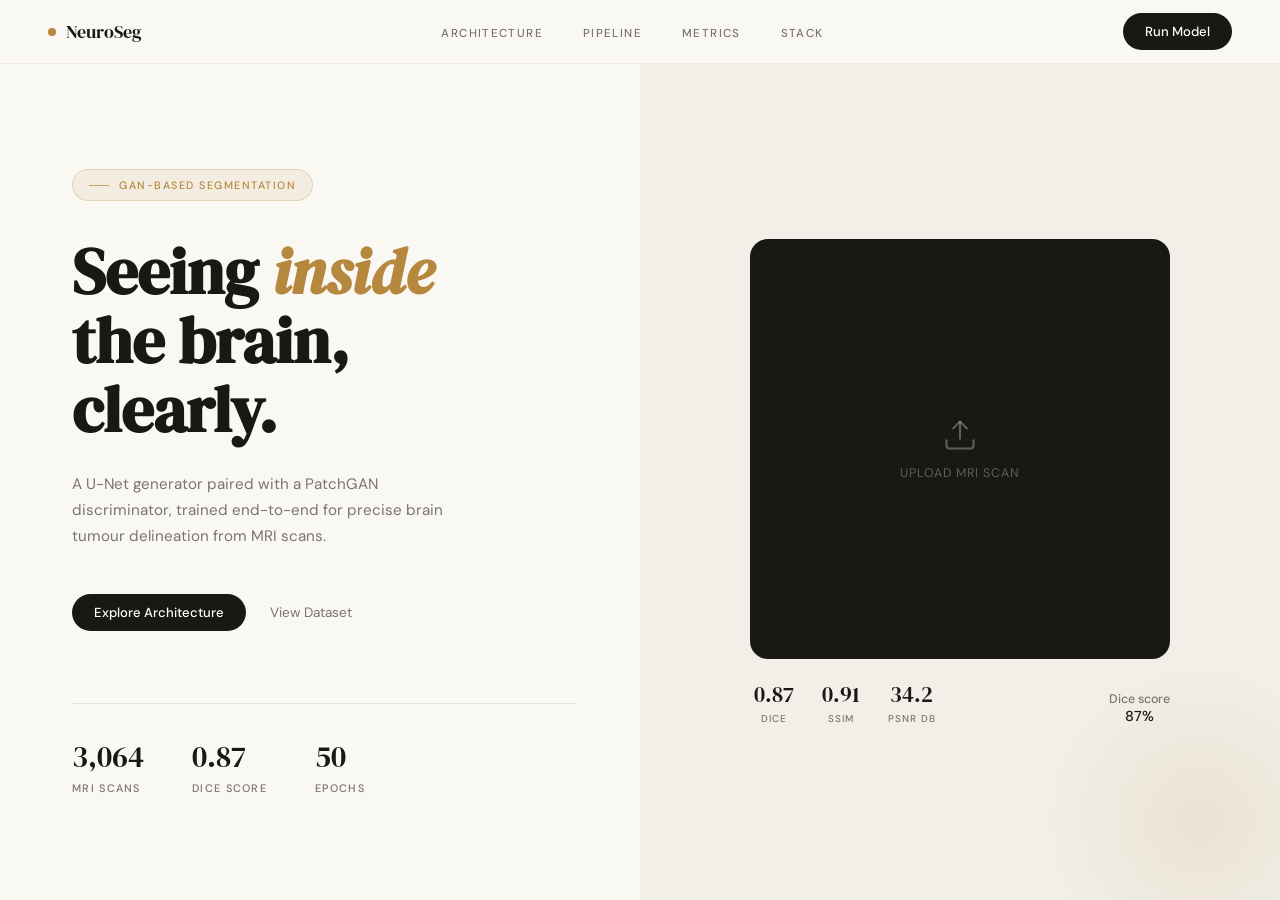
==== index.html @ db479295 "Brain tumor segmentation: U-Net model with web app and inference API" ====
<!DOCTYPE html>
<html lang="en">
<head>
<meta charset="UTF-8">
<meta name="viewport" content="width=device-width, initial-scale=1.0">
<title>NeuroSeg — Brain Tumour Segmentation</title>

<link href="https://fonts.googleapis.com/css2?family=DM+Serif+Display:ital@0;1&family=DM+Sans:wght@300;400;500&display=swap" rel="stylesheet">

<style>
  *, *::before, *::after { box-sizing: border-box; margin: 0; padding: 0; }

  :root {
    --cream: #faf8f3;
    --cream-mid: #f2efe8;
    --cream-dark: #e8e4da;
    --gold: #b5883e;
    --gold-light: #c9a05c;
    --ink: #1a1814;
    --ink-mid: #3d3a35;
    --ink-soft: #7a756c;
    --white: #ffffff;
    --radius-lg: 18px;
    --radius-sm: 10px;
  }

  html { scroll-behavior: smooth; }

  body {
    font-family: 'DM Sans', sans-serif;
    background: var(--cream);
    color: var(--ink);
    min-height: 100vh;
  }

  /* ─── NAV ─── */
  nav {
    position: fixed;
    top: 0; left: 0; right: 0;
    z-index: 100;
    display: flex;
    align-items: center;
    justify-content: space-between;
    padding: 0 48px;
    height: 64px;
    background: rgba(250, 248, 243, 0.88);
    backdrop-filter: blur(14px);
    border-bottom: 1px solid rgba(181,136,62,0.12);
  }

  .nav-logo {
    display: flex;
    align-items: center;
    gap: 10px;
    font-family: 'DM Serif Display', serif;
    font-size: 1.1rem;
    color: var(--ink);
    text-decoration: none;
  }

  .nav-logo .dot {
    width: 8px; height: 8px;
    border-radius: 50%;
    background: var(--gold);
  }

  .nav-links {
    display: flex;
    gap: 40px;
    list-style: none;
  }

  .nav-links a {
    font-size: 0.72rem;
    font-weight: 500;
    letter-spacing: 0.12em;
    text-transform: uppercase;
    color: var(--ink-soft);
    text-decoration: none;
    transition: color 0.2s;
  }

  .nav-links a:hover { color: var(--ink); }

  .btn-primary {
    display: inline-flex;
    align-items: center;
    gap: 8px;
    padding: 10px 22px;
    background: var(--ink);
    color: var(--white);
    border: none;
    border-radius: 100px;
    font-family: 'DM Sans', sans-serif;
    font-size: 0.82rem;
    font-weight: 500;
    cursor: pointer;
    transition: background 0.2s, transform 0.15s;
    text-decoration: none;
  }

  .btn-primary:hover {
    background: var(--ink-mid);
    transform: translateY(-1px);
  }

  /* ─── HERO ─── */
  .hero {
    display: grid;
    grid-template-columns: 1fr 1fr;
    min-height: 100vh;
    padding-top: 64px;
  }

  .hero-left {
    padding: 80px 64px 80px 72px;
    display: flex;
    flex-direction: column;
    justify-content: center;
  }

  .hero-tag {
    display: inline-flex;
    align-items: center;
    gap: 10px;
    padding: 8px 16px;
    background: rgba(181,136,62,0.1);
    border: 1px solid rgba(181,136,62,0.25);
    border-radius: 100px;
    font-size: 0.67rem;
    font-weight: 500;
    letter-spacing: 0.14em;
    text-transform: uppercase;
    color: var(--gold);
    margin-bottom: 36px;
    width: fit-content;
  }

  .hero-tag::before {
    content: '';
    width: 20px; height: 1px;
    background: var(--gold-light);
  }

  h1 {
    font-family: 'DM Serif Display', serif;
    font-size: clamp(2.8rem, 5vw, 4rem);
    line-height: 1.08;
    color: var(--ink);
    margin-bottom: 28px;
  }

  h1 em {
    font-style: italic;
    color: var(--gold);
  }

  .hero-desc {
    font-size: 0.95rem;
    line-height: 1.7;
    color: var(--ink-soft);
    max-width: 400px;
    margin-bottom: 44px;
  }

  .hero-actions {
    display: flex;
    align-items: center;
    gap: 24px;
  }

  .btn-ghost {
    font-size: 0.85rem;
    color: var(--ink-soft);
    background: none;
    border: none;
    cursor: pointer;
    padding: 0;
    font-family: 'DM Sans', sans-serif;
    transition: color 0.2s;
    text-decoration: none;
  }

  .btn-ghost:hover { color: var(--ink); }

  .hero-stats {
    display: flex;
    gap: 48px;
    margin-top: 72px;
    padding-top: 32px;
    border-top: 1px solid var(--cream-dark);
  }

  .stat-val {
    font-family: 'DM Serif Display', serif;
    font-size: 1.9rem;
    color: var(--ink);
    display: block;
  }

  .stat-label {
    font-size: 0.68rem;
    font-weight: 500;
    letter-spacing: 0.12em;
    text-transform: uppercase;
    color: var(--ink-soft);
    margin-top: 4px;
    display: block;
  }

  /* ─── HERO RIGHT ─── */
  .hero-right {
    background: var(--cream-mid);
    position: relative;
    display: flex;
    align-items: center;
    justify-content: center;
    overflow: hidden;
  }

  .hero-right::before {
    content: '';
    position: absolute;
    bottom: -80px; right: -80px;
    width: 320px; height: 320px;
    border-radius: 50%;
    background: radial-gradient(circle, rgba(181,136,62,0.12) 0%, transparent 70%);
    pointer-events: none;
  }

  /* ─── UPLOAD PANEL (shown in hero-right when active) ─── */
  .upload-zone {
    width: 420px;
    max-width: calc(100% - 64px);
  }

  .scan-placeholder {
    width: 100%;
    aspect-ratio: 1;
    background: var(--ink);
    border-radius: var(--radius-lg);
    display: flex;
    align-items: center;
    justify-content: center;
    position: relative;
    overflow: hidden;
    cursor: pointer;
    transition: box-shadow 0.3s;
  }

  .scan-placeholder:hover {
    box-shadow: 0 20px 60px rgba(26,24,20,0.3);
  }

  .scan-placeholder img {
    width: 100%;
    height: 100%;
    object-fit: cover;
    border-radius: var(--radius-lg);
    display: none;
  }

  .scan-placeholder img.visible { display: block; }

  .scan-placeholder .upload-hint {
    display: flex;
    flex-direction: column;
    align-items: center;
    gap: 12px;
    color: rgba(255,255,255,0.3);
    transition: color 0.2s;
  }

  .scan-placeholder:hover .upload-hint { color: rgba(255,255,255,0.6); }

  .upload-hint svg { width: 36px; height: 36px; }

  .upload-hint span {
    font-size: 0.78rem;
    letter-spacing: 0.08em;
    text-transform: uppercase;
  }

  .scan-placeholder.has-image .upload-hint { display: none; }

  /* metrics ribbon */
  .metrics-ribbon {
    display: flex;
    align-items: flex-end;
    gap: 28px;
    margin-top: 20px;
    padding-left: 4px;
  }

  .metric-item { text-align: center; }

  .metric-val {
    font-family: 'DM Serif Display', serif;
    font-size: 1.4rem;
    color: var(--ink);
    display: block;
  }

  .metric-label {
    font-size: 0.62rem;
    font-weight: 500;
    letter-spacing: 0.1em;
    text-transform: uppercase;
    color: var(--ink-soft);
    display: block;
    margin-top: 2px;
  }

  .metric-item.highlight .metric-val {
    font-size: 0.9rem;
    font-family: 'DM Sans', sans-serif;
    font-weight: 500;
  }

  /* ─── PREDICT PANEL ─── */
  #predictSection {
    max-width: 1100px;
    margin: 0 auto;
    padding: 80px 48px;
    display: none;
  }

  #predictSection.visible { display: block; }

  .section-label {
    font-size: 0.68rem;
    font-weight: 500;
    letter-spacing: 0.14em;
    text-transform: uppercase;
    color: var(--gold);
    margin-bottom: 16px;
    display: flex;
    align-items: center;
    gap: 12px;
  }

  .section-label::before {
    content: '';
    width: 24px; height: 1px;
    background: var(--gold);
  }

  .section-title {
    font-family: 'DM Serif Display', serif;
    font-size: 2rem;
    color: var(--ink);
    margin-bottom: 48px;
  }

  .results-grid {
    display: grid;
    grid-template-columns: repeat(3, 1fr);
    gap: 20px;
    margin-bottom: 48px;
  }

  .result-card {
    background: var(--white);
    border: 1px solid var(--cream-dark);
    border-radius: var(--radius-lg);
    overflow: hidden;
  }

  .result-card-header {
    padding: 16px 20px 12px;
    border-bottom: 1px solid var(--cream-dark);
    display: flex;
    align-items: center;
    justify-content: space-between;
  }

  .result-card-title {
    font-size: 0.72rem;
    font-weight: 500;
    letter-spacing: 0.1em;
    text-transform: uppercase;
    color: var(--ink-soft);
  }

  .result-card-img {
    width: 100%;
    aspect-ratio: 1;
    object-fit: cover;
    display: block;
    background: var(--ink);
  }

  .result-card-img.empty {
    display: flex;
    align-items: center;
    justify-content: center;
    color: rgba(26,24,20,0.15);
    font-size: 0.75rem;
    letter-spacing: 0.08em;
    text-transform: uppercase;
  }

  /* metrics table */
  .metrics-table {
    display: grid;
    grid-template-columns: repeat(5, 1fr);
    gap: 1px;
    background: var(--cream-dark);
    border: 1px solid var(--cream-dark);
    border-radius: var(--radius-lg);
    overflow: hidden;
  }

  .metrics-cell {
    background: var(--white);
    padding: 24px 20px;
    text-align: center;
  }

  .metrics-cell-val {
    font-family: 'DM Serif Display', serif;
    font-size: 1.7rem;
    color: var(--ink);
    display: block;
  }

  .metrics-cell-label {
    font-size: 0.62rem;
    font-weight: 500;
    letter-spacing: 0.12em;
    text-transform: uppercase;
    color: var(--ink-soft);
    margin-top: 6px;
    display: block;
  }

  /* status */
  #statusMsg {
    display: none;
    align-items: center;
    gap: 12px;
    padding: 14px 20px;
    background: var(--cream-mid);
    border: 1px solid var(--cream-dark);
    border-radius: 100px;
    font-size: 0.82rem;
    color: var(--ink-soft);
    margin-bottom: 32px;
  }

  #statusMsg.visible { display: flex; }

  .status-dot {
    width: 7px; height: 7px;
    border-radius: 50%;
    background: var(--gold);
    animation: pulse 1.2s ease-in-out infinite;
    flex-shrink: 0;
  }

  @keyframes pulse {
    0%, 100% { opacity: 1; transform: scale(1); }
    50%       { opacity: 0.4; transform: scale(0.7); }
  }

  /* file input hidden */
  #fileInput { display: none; }

  /* ─── SCROLL REVEAL ─── */
  .reveal {
    opacity: 0;
    transform: translateY(24px);
    transition: opacity 0.7s ease, transform 0.7s ease;
  }

  .reveal.in { opacity: 1; transform: none; }

  /* ─── RESPONSIVE ─── */
  @media (max-width: 900px) {
    nav { padding: 0 24px; }
    .nav-links { display: none; }
    .hero { grid-template-columns: 1fr; min-height: auto; }
    .hero-left { padding: 80px 32px 48px; }
    .hero-right { min-height: 480px; padding: 40px 24px; }
    .upload-zone { width: 100%; }
    #predictSection { padding: 60px 24px; }
    .results-grid { grid-template-columns: 1fr; }
    .metrics-table { grid-template-columns: repeat(3, 1fr); }
  }
</style>
</head>
<body>

<!-- ─── NAV ─── -->
<nav>
  <a class="nav-logo" href="#">
    <span class="dot"></span>
    NeuroSeg
  </a>
  <ul class="nav-links">
    <li><a href="#">Architecture</a></li>
    <li><a href="#">Pipeline</a></li>
    <li><a href="#">Metrics</a></li>
    <li><a href="#">Stack</a></li>
  </ul>
  <button class="btn-primary" onclick="triggerUpload()">Run Model</button>
</nav>

<!-- ─── HERO ─── -->
<section class="hero">

  <div class="hero-left">
    <div class="hero-tag">GAN-Based Segmentation</div>

    <h1>Seeing <em>inside</em><br>the brain,<br>clearly.</h1>

    <p class="hero-desc">
      A U-Net generator paired with a PatchGAN discriminator,
      trained end-to-end for precise brain tumour delineation
      from MRI scans.
    </p>

    <div class="hero-actions">
      <button class="btn-primary" onclick="triggerUpload()">Explore Architecture</button>
      <a class="btn-ghost" href="#">View Dataset</a>
    </div>

    <div class="hero-stats">
      <div>
        <span class="stat-val">3,064</span>
        <span class="stat-label">MRI Scans</span>
      </div>
      <div>
        <span class="stat-val">0.87</span>
        <span class="stat-label">Dice Score</span>
      </div>
      <div>
        <span class="stat-val">50</span>
        <span class="stat-label">Epochs</span>
      </div>
    </div>
  </div>

  <div class="hero-right">
    <div class="upload-zone">
      <div class="scan-placeholder" id="scanBox" onclick="triggerUpload()" title="Click to upload MRI scan">
        <img id="previewImg" alt="MRI scan preview">
        <div class="upload-hint">
          <svg viewBox="0 0 24 24" fill="none" stroke="currentColor" stroke-width="1.4">
            <path d="M21 15v4a2 2 0 01-2 2H5a2 2 0 01-2-2v-4"/>
            <polyline points="17 8 12 3 7 8"/>
            <line x1="12" y1="3" x2="12" y2="15"/>
          </svg>
          <span>Upload MRI Scan</span>
        </div>
      </div>

      <div class="metrics-ribbon" id="heroMetrics">
        <div class="metric-item">
          <span class="metric-val" id="hmDice">0.87</span>
          <span class="metric-label">Dice</span>
        </div>
        <div class="metric-item">
          <span class="metric-val" id="hmSsim">0.91</span>
          <span class="metric-label">SSIM</span>
        </div>
        <div class="metric-item">
          <span class="metric-val" id="hmPsnr">34.2</span>
          <span class="metric-label">PSNR dB</span>
        </div>
        <div class="metric-item highlight" style="margin-left:auto">
          <span class="metric-val" style="font-size:0.78rem;color:var(--ink-soft)">Dice score</span>
          <span class="metric-val" id="hmDicePct">87%</span>
        </div>
      </div>
    </div>
  </div>

</section>

<!-- ─── PREDICT SECTION ─── -->
<section id="predictSection">

  <div class="section-label">Segmentation Output</div>
  <div class="section-title">Prediction Results</div>

  <div id="statusMsg">
    <span class="status-dot"></span>
    <span id="statusText">Processing MRI scan through GAN pipeline…</span>
  </div>

  <div class="results-grid reveal" id="resultsGrid">

    <div class="result-card">
      <div class="result-card-header">
        <span class="result-card-title">Input Scan</span>
      </div>
      <div style="position:relative;aspect-ratio:1;background:var(--ink);">
        <img id="inputImg" style="width:100%;height:100%;object-fit:cover;display:none;" alt="Input">
        <div id="inputEmpty" class="result-card-img empty" style="height:100%;display:flex;align-items:center;justify-content:center;">—</div>
      </div>
    </div>

    <div class="result-card">
      <div class="result-card-header">
        <span class="result-card-title">Predicted Mask</span>
      </div>
      <div style="position:relative;aspect-ratio:1;background:var(--ink);">
        <img id="maskImg" style="width:100%;height:100%;object-fit:cover;display:none;" alt="Mask">
        <div id="maskEmpty" class="result-card-img empty" style="height:100%;display:flex;align-items:center;justify-content:center;">Awaiting Prediction</div>
      </div>
    </div>

    <div class="result-card">
      <div class="result-card-header">
        <span class="result-card-title">Overlay</span>
      </div>
      <div style="position:relative;aspect-ratio:1;background:var(--ink);">
        <img id="overlayImg" style="width:100%;height:100%;object-fit:cover;display:none;" alt="Overlay">
        <div id="overlayEmpty" class="result-card-img empty" style="height:100%;display:flex;align-items:center;justify-content:center;">Awaiting Prediction</div>
      </div>
    </div>

  </div>

  <div class="metrics-table reveal" id="metricsTable" style="animation-delay:0.15s">
    <div class="metrics-cell">
      <span class="metrics-cell-val" id="rDice">—</span>
      <span class="metrics-cell-label">Dice</span>
    </div>
    <div class="metrics-cell">
      <span class="metrics-cell-val" id="rAcc">—</span>
      <span class="metrics-cell-label">Accuracy</span>
    </div>
    <div class="metrics-cell">
      <span class="metrics-cell-val" id="rSsim">—</span>
      <span class="metrics-cell-label">SSIM</span>
    </div>
    <div class="metrics-cell">
      <span class="metrics-cell-val" id="rPsnr">—</span>
      <span class="metrics-cell-label">PSNR dB</span>
    </div>
    <div class="metrics-cell">
      <span class="metrics-cell-val" id="rTumor">—</span>
      <span class="metrics-cell-label">Tumour Area</span>
    </div>
  </div>

</section>

<!-- hidden file input -->
<input type="file" id="fileInput" accept="image/*">

<script>
  const fileInput = document.getElementById('fileInput');

  function triggerUpload() {
    fileInput.click();
  }

  fileInput.addEventListener('change', async () => {
    const file = fileInput.files[0];
    if (!file) return;

    // preview in hero
    const previewImg = document.getElementById('previewImg');
    previewImg.src = URL.createObjectURL(file);
    previewImg.style.display = 'block';
    document.getElementById('scanBox').classList.add('has-image');

    // show input in results
    document.getElementById('inputImg').src = previewImg.src;
    document.getElementById('inputImg').style.display = 'block';
    document.getElementById('inputEmpty').style.display = 'none';

    // show predict section
    const ps = document.getElementById('predictSection');
    ps.classList.add('visible');
    ps.scrollIntoView({ behavior: 'smooth', block: 'start' });

    // reveal animations
    setTimeout(() => {
      document.querySelectorAll('.reveal').forEach(el => el.classList.add('in'));
    }, 100);

    // status
    const statusMsg = document.getElementById('statusMsg');
    statusMsg.classList.add('visible');
    document.getElementById('statusText').textContent = 'Processing MRI scan through GAN pipeline…';

    const formData = new FormData();
    formData.append('file', file);

    try {
      const res = await fetch('http://127.0.0.1:8000/api/predict', {
        method: 'POST',
        body: formData
      });

      const data = await res.json();

      if (!res.ok) throw new Error(data.error || 'Backend error');

      const tumor = Number(data.tumor_area_pct || 0);
      const dice  = Number(data.dice || 0);
      const acc   = Number(data.accuracy || 0);
      const ssim  = Number(data.ssim || 0);
      const psnr  = Number(data.psnr || 0);

      // update hero metrics
      document.getElementById('hmDice').textContent = dice.toFixed(2);
      document.getElementById('hmSsim').textContent = ssim.toFixed(2);
      document.getElementById('hmPsnr').textContent = psnr.toFixed(1);
      document.getElementById('hmDicePct').textContent = Math.round(dice * 100) + '%';

      // update results table
      document.getElementById('rDice').textContent  = dice.toFixed(3);
      document.getElementById('rAcc').textContent   = acc.toFixed(3);
      document.getElementById('rSsim').textContent  = ssim.toFixed(3);
      document.getElementById('rPsnr').textContent  = psnr.toFixed(1);
      document.getElementById('rTumor').textContent = tumor.toFixed(2) + '%';

      // mask & overlay
      const setImg = (id, emptyId, b64) => {
        const el = document.getElementById(id);
        el.src = 'data:image/png;base64,' + b64;
        el.style.display = 'block';
        document.getElementById(emptyId).style.display = 'none';
      };
      setImg('maskImg', 'maskEmpty', data.mask_b64);
      setImg('overlayImg', 'overlayEmpty', data.overlay_b64);

      statusMsg.classList.remove('visible');

    } catch (err) {
      console.error(err);
      document.getElementById('statusText').textContent = '⚠ Backend unreachable — check FastAPI terminal';
    }
  });

  // scroll reveal observer
  const observer = new IntersectionObserver(entries => {
    entries.forEach(e => { if (e.isIntersecting) e.target.classList.add('in'); });
  }, { threshold: 0.1 });
  document.querySelectorAll('.reveal').forEach(el => observer.observe(el));
</script>

</body>
</html>
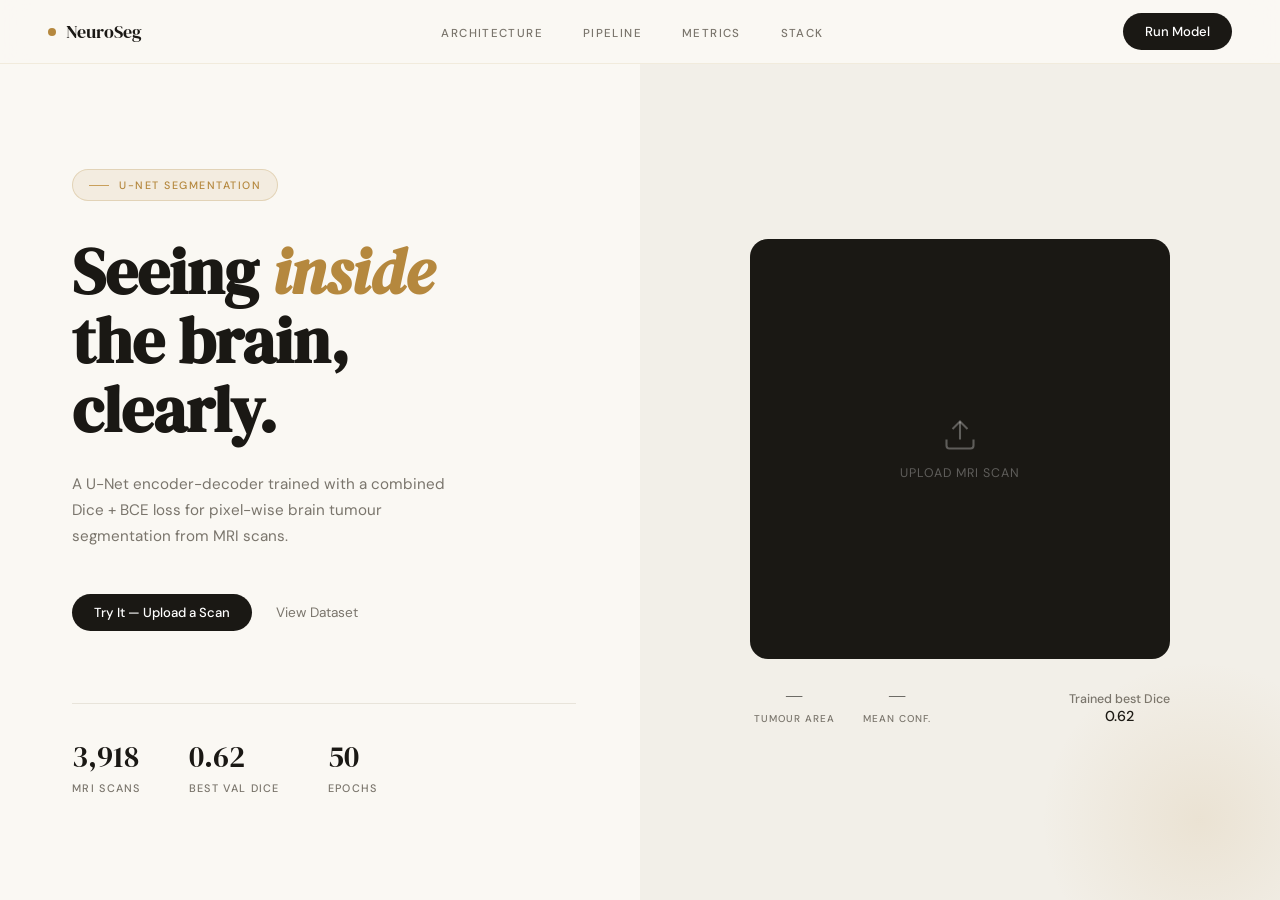
==== commit 4f47d947: "Fix inference, training, and API scripts; update requirements and docs" ====
--- a/index.html
+++ b/index.html
@@ -4,489 +4,448 @@
 <meta charset="UTF-8">
 <meta name="viewport" content="width=device-width, initial-scale=1.0">
 <title>NeuroSeg — Brain Tumour Segmentation</title>
-
 <link href="https://fonts.googleapis.com/css2?family=DM+Serif+Display:ital@0;1&family=DM+Sans:wght@300;400;500&display=swap" rel="stylesheet">
-
 <style>
-  *, *::before, *::after { box-sizing: border-box; margin: 0; padding: 0; }
-
-  :root {
-    --cream: #faf8f3;
-    --cream-mid: #f2efe8;
-    --cream-dark: #e8e4da;
-    --gold: #b5883e;
-    --gold-light: #c9a05c;
-    --ink: #1a1814;
-    --ink-mid: #3d3a35;
-    --ink-soft: #7a756c;
-    --white: #ffffff;
-    --radius-lg: 18px;
-    --radius-sm: 10px;
-  }
-
-  html { scroll-behavior: smooth; }
-
-  body {
-    font-family: 'DM Sans', sans-serif;
-    background: var(--cream);
-    color: var(--ink);
-    min-height: 100vh;
-  }
-
-  /* ─── NAV ─── */
-  nav {
-    position: fixed;
-    top: 0; left: 0; right: 0;
-    z-index: 100;
-    display: flex;
-    align-items: center;
-    justify-content: space-between;
-    padding: 0 48px;
-    height: 64px;
-    background: rgba(250, 248, 243, 0.88);
-    backdrop-filter: blur(14px);
-    border-bottom: 1px solid rgba(181,136,62,0.12);
-  }
-
-  .nav-logo {
-    display: flex;
-    align-items: center;
-    gap: 10px;
-    font-family: 'DM Serif Display', serif;
-    font-size: 1.1rem;
-    color: var(--ink);
-    text-decoration: none;
-  }
-
-  .nav-logo .dot {
-    width: 8px; height: 8px;
-    border-radius: 50%;
-    background: var(--gold);
-  }
-
-  .nav-links {
-    display: flex;
-    gap: 40px;
-    list-style: none;
-  }
-
-  .nav-links a {
-    font-size: 0.72rem;
-    font-weight: 500;
-    letter-spacing: 0.12em;
-    text-transform: uppercase;
-    color: var(--ink-soft);
-    text-decoration: none;
-    transition: color 0.2s;
-  }
-
-  .nav-links a:hover { color: var(--ink); }
-
-  .btn-primary {
-    display: inline-flex;
-    align-items: center;
-    gap: 8px;
-    padding: 10px 22px;
-    background: var(--ink);
-    color: var(--white);
-    border: none;
-    border-radius: 100px;
-    font-family: 'DM Sans', sans-serif;
-    font-size: 0.82rem;
-    font-weight: 500;
-    cursor: pointer;
-    transition: background 0.2s, transform 0.15s;
-    text-decoration: none;
-  }
-
-  .btn-primary:hover {
-    background: var(--ink-mid);
-    transform: translateY(-1px);
-  }
-
-  /* ─── HERO ─── */
-  .hero {
-    display: grid;
-    grid-template-columns: 1fr 1fr;
-    min-height: 100vh;
-    padding-top: 64px;
-  }
-
-  .hero-left {
-    padding: 80px 64px 80px 72px;
-    display: flex;
-    flex-direction: column;
-    justify-content: center;
-  }
-
-  .hero-tag {
-    display: inline-flex;
-    align-items: center;
-    gap: 10px;
-    padding: 8px 16px;
-    background: rgba(181,136,62,0.1);
-    border: 1px solid rgba(181,136,62,0.25);
-    border-radius: 100px;
-    font-size: 0.67rem;
-    font-weight: 500;
-    letter-spacing: 0.14em;
-    text-transform: uppercase;
-    color: var(--gold);
-    margin-bottom: 36px;
-    width: fit-content;
-  }
-
-  .hero-tag::before {
-    content: '';
-    width: 20px; height: 1px;
-    background: var(--gold-light);
-  }
-
-  h1 {
-    font-family: 'DM Serif Display', serif;
-    font-size: clamp(2.8rem, 5vw, 4rem);
-    line-height: 1.08;
-    color: var(--ink);
-    margin-bottom: 28px;
-  }
-
-  h1 em {
-    font-style: italic;
-    color: var(--gold);
-  }
-
-  .hero-desc {
-    font-size: 0.95rem;
-    line-height: 1.7;
-    color: var(--ink-soft);
-    max-width: 400px;
-    margin-bottom: 44px;
-  }
-
-  .hero-actions {
-    display: flex;
-    align-items: center;
-    gap: 24px;
-  }
-
-  .btn-ghost {
-    font-size: 0.85rem;
-    color: var(--ink-soft);
-    background: none;
-    border: none;
-    cursor: pointer;
-    padding: 0;
-    font-family: 'DM Sans', sans-serif;
-    transition: color 0.2s;
-    text-decoration: none;
-  }
-
-  .btn-ghost:hover { color: var(--ink); }
-
-  .hero-stats {
-    display: flex;
-    gap: 48px;
-    margin-top: 72px;
-    padding-top: 32px;
-    border-top: 1px solid var(--cream-dark);
-  }
-
-  .stat-val {
-    font-family: 'DM Serif Display', serif;
-    font-size: 1.9rem;
-    color: var(--ink);
-    display: block;
-  }
-
-  .stat-label {
-    font-size: 0.68rem;
-    font-weight: 500;
-    letter-spacing: 0.12em;
-    text-transform: uppercase;
-    color: var(--ink-soft);
-    margin-top: 4px;
-    display: block;
-  }
-
-  /* ─── HERO RIGHT ─── */
-  .hero-right {
-    background: var(--cream-mid);
-    position: relative;
-    display: flex;
-    align-items: center;
-    justify-content: center;
-    overflow: hidden;
-  }
-
-  .hero-right::before {
-    content: '';
-    position: absolute;
-    bottom: -80px; right: -80px;
-    width: 320px; height: 320px;
-    border-radius: 50%;
-    background: radial-gradient(circle, rgba(181,136,62,0.12) 0%, transparent 70%);
-    pointer-events: none;
-  }
-
-  /* ─── UPLOAD PANEL (shown in hero-right when active) ─── */
-  .upload-zone {
-    width: 420px;
-    max-width: calc(100% - 64px);
-  }
-
-  .scan-placeholder {
-    width: 100%;
-    aspect-ratio: 1;
-    background: var(--ink);
-    border-radius: var(--radius-lg);
-    display: flex;
-    align-items: center;
-    justify-content: center;
-    position: relative;
-    overflow: hidden;
-    cursor: pointer;
-    transition: box-shadow 0.3s;
-  }
-
-  .scan-placeholder:hover {
-    box-shadow: 0 20px 60px rgba(26,24,20,0.3);
-  }
-
-  .scan-placeholder img {
-    width: 100%;
-    height: 100%;
-    object-fit: cover;
-    border-radius: var(--radius-lg);
-    display: none;
-  }
-
-  .scan-placeholder img.visible { display: block; }
-
-  .scan-placeholder .upload-hint {
-    display: flex;
-    flex-direction: column;
-    align-items: center;
-    gap: 12px;
-    color: rgba(255,255,255,0.3);
-    transition: color 0.2s;
-  }
-
-  .scan-placeholder:hover .upload-hint { color: rgba(255,255,255,0.6); }
-
-  .upload-hint svg { width: 36px; height: 36px; }
-
-  .upload-hint span {
-    font-size: 0.78rem;
-    letter-spacing: 0.08em;
-    text-transform: uppercase;
-  }
-
-  .scan-placeholder.has-image .upload-hint { display: none; }
-
-  /* metrics ribbon */
-  .metrics-ribbon {
-    display: flex;
-    align-items: flex-end;
-    gap: 28px;
-    margin-top: 20px;
-    padding-left: 4px;
-  }
-
-  .metric-item { text-align: center; }
-
-  .metric-val {
-    font-family: 'DM Serif Display', serif;
-    font-size: 1.4rem;
-    color: var(--ink);
-    display: block;
-  }
-
-  .metric-label {
-    font-size: 0.62rem;
-    font-weight: 500;
-    letter-spacing: 0.1em;
-    text-transform: uppercase;
-    color: var(--ink-soft);
-    display: block;
-    margin-top: 2px;
-  }
-
-  .metric-item.highlight .metric-val {
-    font-size: 0.9rem;
-    font-family: 'DM Sans', sans-serif;
-    font-weight: 500;
-  }
-
-  /* ─── PREDICT PANEL ─── */
-  #predictSection {
-    max-width: 1100px;
-    margin: 0 auto;
-    padding: 80px 48px;
-    display: none;
-  }
-
-  #predictSection.visible { display: block; }
-
-  .section-label {
-    font-size: 0.68rem;
-    font-weight: 500;
-    letter-spacing: 0.14em;
-    text-transform: uppercase;
-    color: var(--gold);
-    margin-bottom: 16px;
-    display: flex;
-    align-items: center;
-    gap: 12px;
-  }
-
-  .section-label::before {
-    content: '';
-    width: 24px; height: 1px;
-    background: var(--gold);
-  }
-
-  .section-title {
-    font-family: 'DM Serif Display', serif;
-    font-size: 2rem;
-    color: var(--ink);
-    margin-bottom: 48px;
-  }
-
-  .results-grid {
-    display: grid;
-    grid-template-columns: repeat(3, 1fr);
-    gap: 20px;
-    margin-bottom: 48px;
-  }
-
-  .result-card {
-    background: var(--white);
-    border: 1px solid var(--cream-dark);
-    border-radius: var(--radius-lg);
-    overflow: hidden;
-  }
-
-  .result-card-header {
-    padding: 16px 20px 12px;
-    border-bottom: 1px solid var(--cream-dark);
-    display: flex;
-    align-items: center;
-    justify-content: space-between;
-  }
-
-  .result-card-title {
-    font-size: 0.72rem;
-    font-weight: 500;
-    letter-spacing: 0.1em;
-    text-transform: uppercase;
-    color: var(--ink-soft);
-  }
-
-  .result-card-img {
-    width: 100%;
-    aspect-ratio: 1;
-    object-fit: cover;
-    display: block;
-    background: var(--ink);
-  }
-
-  .result-card-img.empty {
-    display: flex;
-    align-items: center;
-    justify-content: center;
-    color: rgba(26,24,20,0.15);
-    font-size: 0.75rem;
-    letter-spacing: 0.08em;
-    text-transform: uppercase;
-  }
-
-  /* metrics table */
-  .metrics-table {
-    display: grid;
-    grid-template-columns: repeat(5, 1fr);
-    gap: 1px;
-    background: var(--cream-dark);
-    border: 1px solid var(--cream-dark);
-    border-radius: var(--radius-lg);
-    overflow: hidden;
-  }
-
-  .metrics-cell {
-    background: var(--white);
-    padding: 24px 20px;
-    text-align: center;
-  }
-
-  .metrics-cell-val {
-    font-family: 'DM Serif Display', serif;
-    font-size: 1.7rem;
-    color: var(--ink);
-    display: block;
-  }
-
-  .metrics-cell-label {
-    font-size: 0.62rem;
-    font-weight: 500;
-    letter-spacing: 0.12em;
-    text-transform: uppercase;
-    color: var(--ink-soft);
-    margin-top: 6px;
-    display: block;
-  }
-
-  /* status */
-  #statusMsg {
-    display: none;
-    align-items: center;
-    gap: 12px;
-    padding: 14px 20px;
-    background: var(--cream-mid);
-    border: 1px solid var(--cream-dark);
-    border-radius: 100px;
-    font-size: 0.82rem;
-    color: var(--ink-soft);
-    margin-bottom: 32px;
-  }
-
-  #statusMsg.visible { display: flex; }
-
-  .status-dot {
-    width: 7px; height: 7px;
-    border-radius: 50%;
-    background: var(--gold);
-    animation: pulse 1.2s ease-in-out infinite;
-    flex-shrink: 0;
-  }
-
-  @keyframes pulse {
-    0%, 100% { opacity: 1; transform: scale(1); }
-    50%       { opacity: 0.4; transform: scale(0.7); }
-  }
-
-  /* file input hidden */
-  #fileInput { display: none; }
-
-  /* ─── SCROLL REVEAL ─── */
-  .reveal {
-    opacity: 0;
-    transform: translateY(24px);
-    transition: opacity 0.7s ease, transform 0.7s ease;
-  }
-
-  .reveal.in { opacity: 1; transform: none; }
-
-  /* ─── RESPONSIVE ─── */
-  @media (max-width: 900px) {
-    nav { padding: 0 24px; }
-    .nav-links { display: none; }
-    .hero { grid-template-columns: 1fr; min-height: auto; }
-    .hero-left { padding: 80px 32px 48px; }
-    .hero-right { min-height: 480px; padding: 40px 24px; }
-    .upload-zone { width: 100%; }
-    #predictSection { padding: 60px 24px; }
-    .results-grid { grid-template-columns: 1fr; }
-    .metrics-table { grid-template-columns: repeat(3, 1fr); }
-  }
+*, *::before, *::after { box-sizing: border-box; margin: 0; padding: 0; }
+:root {
+  --cream: #faf8f3;
+  --cream-mid: #f2efe8;
+  --cream-dark: #e8e4da;
+  --gold: #b5883e;
+  --gold-light: #c9a05c;
+  --ink: #1a1814;
+  --ink-mid: #3d3a35;
+  --ink-soft: #7a756c;
+  --white: #ffffff;
+  --radius-lg: 18px;
+  --radius-sm: 10px;
+}
+html { scroll-behavior: smooth; }
+body {
+  font-family: 'DM Sans', sans-serif;
+  background: var(--cream);
+  color: var(--ink);
+  min-height: 100vh;
+}
+
+/* ─── NAV ─── */
+nav {
+  position: fixed;
+  top: 0; left: 0; right: 0;
+  z-index: 100;
+  display: flex;
+  align-items: center;
+  justify-content: space-between;
+  padding: 0 48px;
+  height: 64px;
+  background: rgba(250, 248, 243, 0.88);
+  backdrop-filter: blur(14px);
+  border-bottom: 1px solid rgba(181,136,62,0.12);
+}
+.nav-logo {
+  display: flex;
+  align-items: center;
+  gap: 10px;
+  font-family: 'DM Serif Display', serif;
+  font-size: 1.1rem;
+  color: var(--ink);
+  text-decoration: none;
+}
+.nav-logo .dot {
+  width: 8px; height: 8px;
+  border-radius: 50%;
+  background: var(--gold);
+}
+.nav-links {
+  display: flex;
+  gap: 40px;
+  list-style: none;
+}
+.nav-links a {
+  font-size: 0.72rem;
+  font-weight: 500;
+  letter-spacing: 0.12em;
+  text-transform: uppercase;
+  color: var(--ink-soft);
+  text-decoration: none;
+  transition: color 0.2s;
+}
+.nav-links a:hover { color: var(--ink); }
+
+.btn-primary {
+  display: inline-flex;
+  align-items: center;
+  gap: 8px;
+  padding: 10px 22px;
+  background: var(--ink);
+  color: var(--white);
+  border: none;
+  border-radius: 100px;
+  font-family: 'DM Sans', sans-serif;
+  font-size: 0.82rem;
+  font-weight: 500;
+  cursor: pointer;
+  transition: background 0.2s, transform 0.15s;
+  text-decoration: none;
+}
+.btn-primary:hover {
+  background: var(--ink-mid);
+  transform: translateY(-1px);
+}
+
+/* ─── HERO ─── */
+.hero {
+  display: grid;
+  grid-template-columns: 1fr 1fr;
+  min-height: 100vh;
+  padding-top: 64px;
+}
+.hero-left {
+  padding: 80px 64px 80px 72px;
+  display: flex;
+  flex-direction: column;
+  justify-content: center;
+}
+.hero-tag {
+  display: inline-flex;
+  align-items: center;
+  gap: 10px;
+  padding: 8px 16px;
+  background: rgba(181,136,62,0.1);
+  border: 1px solid rgba(181,136,62,0.25);
+  border-radius: 100px;
+  font-size: 0.67rem;
+  font-weight: 500;
+  letter-spacing: 0.14em;
+  text-transform: uppercase;
+  color: var(--gold);
+  margin-bottom: 36px;
+  width: fit-content;
+}
+.hero-tag::before {
+  content: '';
+  width: 20px; height: 1px;
+  background: var(--gold-light);
+}
+h1 {
+  font-family: 'DM Serif Display', serif;
+  font-size: clamp(2.8rem, 5vw, 4rem);
+  line-height: 1.08;
+  color: var(--ink);
+  margin-bottom: 28px;
+}
+h1 em {
+  font-style: italic;
+  color: var(--gold);
+}
+.hero-desc {
+  font-size: 0.95rem;
+  line-height: 1.7;
+  color: var(--ink-soft);
+  max-width: 400px;
+  margin-bottom: 44px;
+}
+.hero-actions {
+  display: flex;
+  align-items: center;
+  gap: 24px;
+}
+.btn-ghost {
+  font-size: 0.85rem;
+  color: var(--ink-soft);
+  background: none;
+  border: none;
+  cursor: pointer;
+  padding: 0;
+  font-family: 'DM Sans', sans-serif;
+  transition: color 0.2s;
+  text-decoration: none;
+}
+.btn-ghost:hover { color: var(--ink); }
+.hero-stats {
+  display: flex;
+  gap: 48px;
+  margin-top: 72px;
+  padding-top: 32px;
+  border-top: 1px solid var(--cream-dark);
+}
+.stat-val {
+  font-family: 'DM Serif Display', serif;
+  font-size: 1.9rem;
+  color: var(--ink);
+  display: block;
+}
+.stat-label {
+  font-size: 0.68rem;
+  font-weight: 500;
+  letter-spacing: 0.12em;
+  text-transform: uppercase;
+  color: var(--ink-soft);
+  margin-top: 4px;
+  display: block;
+}
+
+/* ─── HERO RIGHT ─── */
+.hero-right {
+  background: var(--cream-mid);
+  position: relative;
+  display: flex;
+  align-items: center;
+  justify-content: center;
+  overflow: hidden;
+}
+.hero-right::before {
+  content: '';
+  position: absolute;
+  bottom: -80px; right: -80px;
+  width: 320px; height: 320px;
+  border-radius: 50%;
+  background: radial-gradient(circle, rgba(181,136,62,0.12) 0%, transparent 70%);
+  pointer-events: none;
+}
+
+/* ─── UPLOAD PANEL (shown in hero-right when active) ─── */
+.upload-zone {
+  width: 420px;
+  max-width: calc(100% - 64px);
+}
+.scan-placeholder {
+  width: 100%;
+  aspect-ratio: 1;
+  background: var(--ink);
+  border-radius: var(--radius-lg);
+  display: flex;
+  align-items: center;
+  justify-content: center;
+  position: relative;
+  overflow: hidden;
+  cursor: pointer;
+  transition: box-shadow 0.3s;
+}
+.scan-placeholder:hover {
+  box-shadow: 0 20px 60px rgba(26,24,20,0.3);
+}
+.scan-placeholder img {
+  width: 100%;
+  height: 100%;
+  object-fit: cover;
+  border-radius: var(--radius-lg);
+  display: none;
+}
+.scan-placeholder img.visible { display: block; }
+.scan-placeholder .upload-hint {
+  display: flex;
+  flex-direction: column;
+  align-items: center;
+  gap: 12px;
+  color: rgba(255,255,255,0.3);
+  transition: color 0.2s;
+}
+.scan-placeholder:hover .upload-hint { color: rgba(255,255,255,0.6); }
+.upload-hint svg { width: 36px; height: 36px; }
+.upload-hint span {
+  font-size: 0.78rem;
+  letter-spacing: 0.08em;
+  text-transform: uppercase;
+}
+.scan-placeholder.has-image .upload-hint { display: none; }
+
+/* metrics ribbon */
+.metrics-ribbon {
+  display: flex;
+  align-items: flex-end;
+  gap: 28px;
+  margin-top: 20px;
+  padding-left: 4px;
+}
+.metric-item { text-align: center; }
+.metric-val {
+  font-family: 'DM Serif Display', serif;
+  font-size: 1.4rem;
+  color: var(--ink);
+  display: block;
+}
+.metric-label {
+  font-size: 0.62rem;
+  font-weight: 500;
+  letter-spacing: 0.1em;
+  text-transform: uppercase;
+  color: var(--ink-soft);
+  display: block;
+  margin-top: 2px;
+}
+.metric-item.highlight .metric-val {
+  font-size: 0.9rem;
+  font-family: 'DM Sans', sans-serif;
+  font-weight: 500;
+}
+
+/* ─── PREDICT PANEL ─── */
+#predictSection {
+  max-width: 1100px;
+  margin: 0 auto;
+  padding: 80px 48px;
+  display: none;
+}
+#predictSection.visible { display: block; }
+.section-label {
+  font-size: 0.68rem;
+  font-weight: 500;
+  letter-spacing: 0.14em;
+  text-transform: uppercase;
+  color: var(--gold);
+  margin-bottom: 16px;
+  display: flex;
+  align-items: center;
+  gap: 12px;
+}
+.section-label::before {
+  content: '';
+  width: 24px; height: 1px;
+  background: var(--gold);
+}
+.section-title {
+  font-family: 'DM Serif Display', serif;
+  font-size: 2rem;
+  color: var(--ink);
+  margin-bottom: 12px;
+}
+.section-sub {
+  font-size: 0.82rem;
+  color: var(--ink-soft);
+  max-width: 560px;
+  margin-bottom: 48px;
+  line-height: 1.6;
+}
+.results-grid {
+  display: grid;
+  grid-template-columns: repeat(3, 1fr);
+  gap: 20px;
+  margin-bottom: 48px;
+}
+.result-card {
+  background: var(--white);
+  border: 1px solid var(--cream-dark);
+  border-radius: var(--radius-lg);
+  overflow: hidden;
+}
+.result-card-header {
+  padding: 16px 20px 12px;
+  border-bottom: 1px solid var(--cream-dark);
+  display: flex;
+  align-items: center;
+  justify-content: space-between;
+}
+.result-card-title {
+  font-size: 0.72rem;
+  font-weight: 500;
+  letter-spacing: 0.1em;
+  text-transform: uppercase;
+  color: var(--ink-soft);
+}
+.result-card-img {
+  width: 100%;
+  aspect-ratio: 1;
+  object-fit: cover;
+  display: block;
+  background: var(--ink);
+}
+.result-card-img.empty {
+  display: flex;
+  align-items: center;
+  justify-content: center;
+  color: rgba(26,24,20,0.15);
+  font-size: 0.75rem;
+  letter-spacing: 0.08em;
+  text-transform: uppercase;
+}
+
+/* metrics table */
+.metrics-table {
+  display: grid;
+  grid-template-columns: repeat(3, 1fr);
+  gap: 1px;
+  background: var(--cream-dark);
+  border: 1px solid var(--cream-dark);
+  border-radius: var(--radius-lg);
+  overflow: hidden;
+}
+.metrics-cell {
+  background: var(--white);
+  padding: 24px 20px;
+  text-align: center;
+}
+.metrics-cell-val {
+  font-family: 'DM Serif Display', serif;
+  font-size: 1.7rem;
+  color: var(--ink);
+  display: block;
+}
+.metrics-cell-label {
+  font-size: 0.62rem;
+  font-weight: 500;
+  letter-spacing: 0.12em;
+  text-transform: uppercase;
+  color: var(--ink-soft);
+  margin-top: 6px;
+  display: block;
+}
+.metrics-note {
+  margin-top: 16px;
+  font-size: 0.76rem;
+  color: var(--ink-soft);
+  line-height: 1.6;
+}
+
+/* status */
+#statusMsg {
+  display: none;
+  align-items: center;
+  gap: 12px;
+  padding: 14px 20px;
+  background: var(--cream-mid);
+  border: 1px solid var(--cream-dark);
+  border-radius: 100px;
+  font-size: 0.82rem;
+  color: var(--ink-soft);
+  margin-bottom: 32px;
+}
+#statusMsg.visible { display: flex; }
+.status-dot {
+  width: 7px; height: 7px;
+  border-radius: 50%;
+  background: var(--gold);
+  animation: pulse 1.2s ease-in-out infinite;
+  flex-shrink: 0;
+}
+@keyframes pulse {
+  0%, 100% { opacity: 1; transform: scale(1); }
+  50% { opacity: 0.4; transform: scale(0.7); }
+}
+
+/* file input hidden */
+#fileInput { display: none; }
+
+/* ─── SCROLL REVEAL ─── */
+.reveal {
+  opacity: 0;
+  transform: translateY(24px);
+  transition: opacity 0.7s ease, transform 0.7s ease;
+}
+.reveal.in { opacity: 1; transform: none; }
+
+/* ─── RESPONSIVE ─── */
+@media (max-width: 900px) {
+  nav { padding: 0 24px; }
+  .nav-links { display: none; }
+  .hero { grid-template-columns: 1fr; min-height: auto; }
+  .hero-left { padding: 80px 32px 48px; }
+  .hero-right { min-height: 480px; padding: 40px 24px; }
+  .upload-zone { width: 100%; }
+  #predictSection { padding: 60px 24px; }
+  .results-grid { grid-template-columns: 1fr; }
+  .metrics-table { grid-template-columns: 1fr; }
+}
 </style>
 </head>
 <body>
@@ -508,31 +467,25 @@
 
 <!-- ─── HERO ─── -->
 <section class="hero">
-
   <div class="hero-left">
-    <div class="hero-tag">GAN-Based Segmentation</div>
-
+    <div class="hero-tag">U-Net Segmentation</div>
     <h1>Seeing <em>inside</em><br>the brain,<br>clearly.</h1>
-
     <p class="hero-desc">
-      A U-Net generator paired with a PatchGAN discriminator,
-      trained end-to-end for precise brain tumour delineation
-      from MRI scans.
+      A U-Net encoder-decoder trained with a combined Dice + BCE loss
+      for pixel-wise brain tumour segmentation from MRI scans.
     </p>
-
     <div class="hero-actions">
-      <button class="btn-primary" onclick="triggerUpload()">Explore Architecture</button>
+      <button class="btn-primary" onclick="triggerUpload()">Try It — Upload a Scan</button>
       <a class="btn-ghost" href="#">View Dataset</a>
     </div>
-
     <div class="hero-stats">
       <div>
-        <span class="stat-val">3,064</span>
+        <span class="stat-val">3,918</span>
         <span class="stat-label">MRI Scans</span>
       </div>
       <div>
-        <span class="stat-val">0.87</span>
-        <span class="stat-label">Dice Score</span>
+        <span class="stat-val">0.62</span>
+        <span class="stat-label">Best Val Dice</span>
       </div>
       <div>
         <span class="stat-val">50</span>
@@ -557,40 +510,38 @@
 
       <div class="metrics-ribbon" id="heroMetrics">
         <div class="metric-item">
-          <span class="metric-val" id="hmDice">0.87</span>
-          <span class="metric-label">Dice</span>
+          <span class="metric-val" id="hmArea">—</span>
+          <span class="metric-label">Tumour Area</span>
         </div>
         <div class="metric-item">
-          <span class="metric-val" id="hmSsim">0.91</span>
-          <span class="metric-label">SSIM</span>
-        </div>
-        <div class="metric-item">
-          <span class="metric-val" id="hmPsnr">34.2</span>
-          <span class="metric-label">PSNR dB</span>
+          <span class="metric-val" id="hmConf">—</span>
+          <span class="metric-label">Mean Conf.</span>
         </div>
         <div class="metric-item highlight" style="margin-left:auto">
-          <span class="metric-val" style="font-size:0.78rem;color:var(--ink-soft)">Dice score</span>
-          <span class="metric-val" id="hmDicePct">87%</span>
+          <span class="metric-val" style="font-size:0.78rem;color:var(--ink-soft)">Trained best Dice</span>
+          <span class="metric-val">0.62</span>
         </div>
       </div>
     </div>
   </div>
-
 </section>
 
 <!-- ─── PREDICT SECTION ─── -->
 <section id="predictSection">
-
   <div class="section-label">Segmentation Output</div>
   <div class="section-title">Prediction Results</div>
+  <p class="section-sub">
+    These are unsupervised, inference-time statistics from the model's own
+    output — not accuracy metrics. Dice / IoU / Accuracy require a
+    ground-truth mask, which a live upload doesn't have (see note below).
+  </p>
 
   <div id="statusMsg">
     <span class="status-dot"></span>
-    <span id="statusText">Processing MRI scan through GAN pipeline…</span>
+    <span id="statusText">Processing MRI scan…</span>
   </div>
 
   <div class="results-grid reveal" id="resultsGrid">
-
     <div class="result-card">
       <div class="result-card-header">
         <span class="result-card-title">Input Scan</span>
@@ -620,130 +571,124 @@
         <div id="overlayEmpty" class="result-card-img empty" style="height:100%;display:flex;align-items:center;justify-content:center;">Awaiting Prediction</div>
       </div>
     </div>
-
   </div>
 
   <div class="metrics-table reveal" id="metricsTable" style="animation-delay:0.15s">
-    <div class="metrics-cell">
-      <span class="metrics-cell-val" id="rDice">—</span>
-      <span class="metrics-cell-label">Dice</span>
-    </div>
-    <div class="metrics-cell">
-      <span class="metrics-cell-val" id="rAcc">—</span>
-      <span class="metrics-cell-label">Accuracy</span>
-    </div>
-    <div class="metrics-cell">
-      <span class="metrics-cell-val" id="rSsim">—</span>
-      <span class="metrics-cell-label">SSIM</span>
-    </div>
-    <div class="metrics-cell">
-      <span class="metrics-cell-val" id="rPsnr">—</span>
-      <span class="metrics-cell-label">PSNR dB</span>
-    </div>
     <div class="metrics-cell">
       <span class="metrics-cell-val" id="rTumor">—</span>
       <span class="metrics-cell-label">Tumour Area</span>
     </div>
+    <div class="metrics-cell">
+      <span class="metrics-cell-val" id="rMeanConf">—</span>
+      <span class="metrics-cell-label">Mean Confidence</span>
+    </div>
+    <div class="metrics-cell">
+      <span class="metrics-cell-val" id="rTumorConf">—</span>
+      <span class="metrics-cell-label">Tumour-Region Confidence</span>
+    </div>
   </div>
-
+  <p class="metrics-note">
+    Model-reported best validation Dice from training: <strong>0.62</strong>.
+    Per-image Dice/IoU/Accuracy for a specific scan require its ground-truth
+    mask — upload one via the <code>/api/evaluate</code> endpoint in
+    <code>api.py</code>, or run <code>evaluate_unet.py</code> against the
+    labelled test set.
+  </p>
 </section>
 
 <!-- hidden file input -->
 <input type="file" id="fileInput" accept="image/*">
 
 <script>
-  const fileInput = document.getElementById('fileInput');
-
-  function triggerUpload() {
-    fileInput.click();
+const API_BASE = 'http://127.0.0.1:8000';
+
+const fileInput = document.getElementById('fileInput');
+
+function triggerUpload() {
+  fileInput.click();
+}
+
+fileInput.addEventListener('change', async () => {
+  const file = fileInput.files[0];
+  if (!file) return;
+
+  // preview in hero
+  const previewImg = document.getElementById('previewImg');
+  previewImg.src = URL.createObjectURL(file);
+  previewImg.style.display = 'block';
+  document.getElementById('scanBox').classList.add('has-image');
+
+  // show input in results
+  document.getElementById('inputImg').src = previewImg.src;
+  document.getElementById('inputImg').style.display = 'block';
+  document.getElementById('inputEmpty').style.display = 'none';
+
+  // show predict section
+  const ps = document.getElementById('predictSection');
+  ps.classList.add('visible');
+  ps.scrollIntoView({ behavior: 'smooth', block: 'start' });
+
+  // reveal animations
+  setTimeout(() => {
+    document.querySelectorAll('.reveal').forEach(el => el.classList.add('in'));
+  }, 100);
+
+  // status
+  const statusMsg = document.getElementById('statusMsg');
+  statusMsg.classList.add('visible');
+  document.getElementById('statusText').textContent = 'Processing MRI scan…';
+
+  const formData = new FormData();
+  formData.append('file', file);
+
+  try {
+    const res = await fetch(`${API_BASE}/api/predict`, {
+      method: 'POST',
+      body: formData
+    });
+
+    const data = await res.json();
+    if (!res.ok || data.error) throw new Error(data.error || 'Backend error');
+
+    // These are the ONLY fields api.py's /api/predict actually returns.
+    // (Previously this read data.dice / data.accuracy / data.ssim / data.psnr,
+    // none of which exist in the response — always rendered as 0.)
+    const tumorAreaPct = Number(data.tumor_area_pct ?? 0);
+    const meanConfidence = Number(data.mean_confidence ?? 0);
+    const tumorConfidence = Number(data.tumor_confidence ?? 0);
+
+    // update hero ribbon
+    document.getElementById('hmArea').textContent = tumorAreaPct.toFixed(1) + '%';
+    document.getElementById('hmConf').textContent = meanConfidence.toFixed(2);
+
+    // update results table
+    document.getElementById('rTumor').textContent = tumorAreaPct.toFixed(2) + '%';
+    document.getElementById('rMeanConf').textContent = meanConfidence.toFixed(4);
+    document.getElementById('rTumorConf').textContent = tumorConfidence.toFixed(4);
+
+    // mask & overlay
+    const setImg = (id, emptyId, b64) => {
+      const el = document.getElementById(id);
+      el.src = 'data:image/png;base64,' + b64;
+      el.style.display = 'block';
+      document.getElementById(emptyId).style.display = 'none';
+    };
+    setImg('maskImg', 'maskEmpty', data.mask_b64);
+    setImg('overlayImg', 'overlayEmpty', data.overlay_b64);
+
+    statusMsg.classList.remove('visible');
+  } catch (err) {
+    console.error(err);
+    document.getElementById('statusText').textContent =
+      '⚠ Backend unreachable — start it with: uvicorn api:app --reload --port 8000';
   }
-
-  fileInput.addEventListener('change', async () => {
-    const file = fileInput.files[0];
-    if (!file) return;
-
-    // preview in hero
-    const previewImg = document.getElementById('previewImg');
-    previewImg.src = URL.createObjectURL(file);
-    previewImg.style.display = 'block';
-    document.getElementById('scanBox').classList.add('has-image');
-
-    // show input in results
-    document.getElementById('inputImg').src = previewImg.src;
-    document.getElementById('inputImg').style.display = 'block';
-    document.getElementById('inputEmpty').style.display = 'none';
-
-    // show predict section
-    const ps = document.getElementById('predictSection');
-    ps.classList.add('visible');
-    ps.scrollIntoView({ behavior: 'smooth', block: 'start' });
-
-    // reveal animations
-    setTimeout(() => {
-      document.querySelectorAll('.reveal').forEach(el => el.classList.add('in'));
-    }, 100);
-
-    // status
-    const statusMsg = document.getElementById('statusMsg');
-    statusMsg.classList.add('visible');
-    document.getElementById('statusText').textContent = 'Processing MRI scan through GAN pipeline…';
-
-    const formData = new FormData();
-    formData.append('file', file);
-
-    try {
-      const res = await fetch('http://127.0.0.1:8000/api/predict', {
-        method: 'POST',
-        body: formData
-      });
-
-      const data = await res.json();
-
-      if (!res.ok) throw new Error(data.error || 'Backend error');
-
-      const tumor = Number(data.tumor_area_pct || 0);
-      const dice  = Number(data.dice || 0);
-      const acc   = Number(data.accuracy || 0);
-      const ssim  = Number(data.ssim || 0);
-      const psnr  = Number(data.psnr || 0);
-
-      // update hero metrics
-      document.getElementById('hmDice').textContent = dice.toFixed(2);
-      document.getElementById('hmSsim').textContent = ssim.toFixed(2);
-      document.getElementById('hmPsnr').textContent = psnr.toFixed(1);
-      document.getElementById('hmDicePct').textContent = Math.round(dice * 100) + '%';
-
-      // update results table
-      document.getElementById('rDice').textContent  = dice.toFixed(3);
-      document.getElementById('rAcc').textContent   = acc.toFixed(3);
-      document.getElementById('rSsim').textContent  = ssim.toFixed(3);
-      document.getElementById('rPsnr').textContent  = psnr.toFixed(1);
-      document.getElementById('rTumor').textContent = tumor.toFixed(2) + '%';
-
-      // mask & overlay
-      const setImg = (id, emptyId, b64) => {
-        const el = document.getElementById(id);
-        el.src = 'data:image/png;base64,' + b64;
-        el.style.display = 'block';
-        document.getElementById(emptyId).style.display = 'none';
-      };
-      setImg('maskImg', 'maskEmpty', data.mask_b64);
-      setImg('overlayImg', 'overlayEmpty', data.overlay_b64);
-
-      statusMsg.classList.remove('visible');
-
-    } catch (err) {
-      console.error(err);
-      document.getElementById('statusText').textContent = '⚠ Backend unreachable — check FastAPI terminal';
-    }
-  });
-
-  // scroll reveal observer
-  const observer = new IntersectionObserver(entries => {
-    entries.forEach(e => { if (e.isIntersecting) e.target.classList.add('in'); });
-  }, { threshold: 0.1 });
-  document.querySelectorAll('.reveal').forEach(el => observer.observe(el));
+});
+
+// scroll reveal observer
+const observer = new IntersectionObserver(entries => {
+  entries.forEach(e => { if (e.isIntersecting) e.target.classList.add('in'); });
+}, { threshold: 0.1 });
+document.querySelectorAll('.reveal').forEach(el => observer.observe(el));
 </script>
-
 </body>
-</html>+</html>
